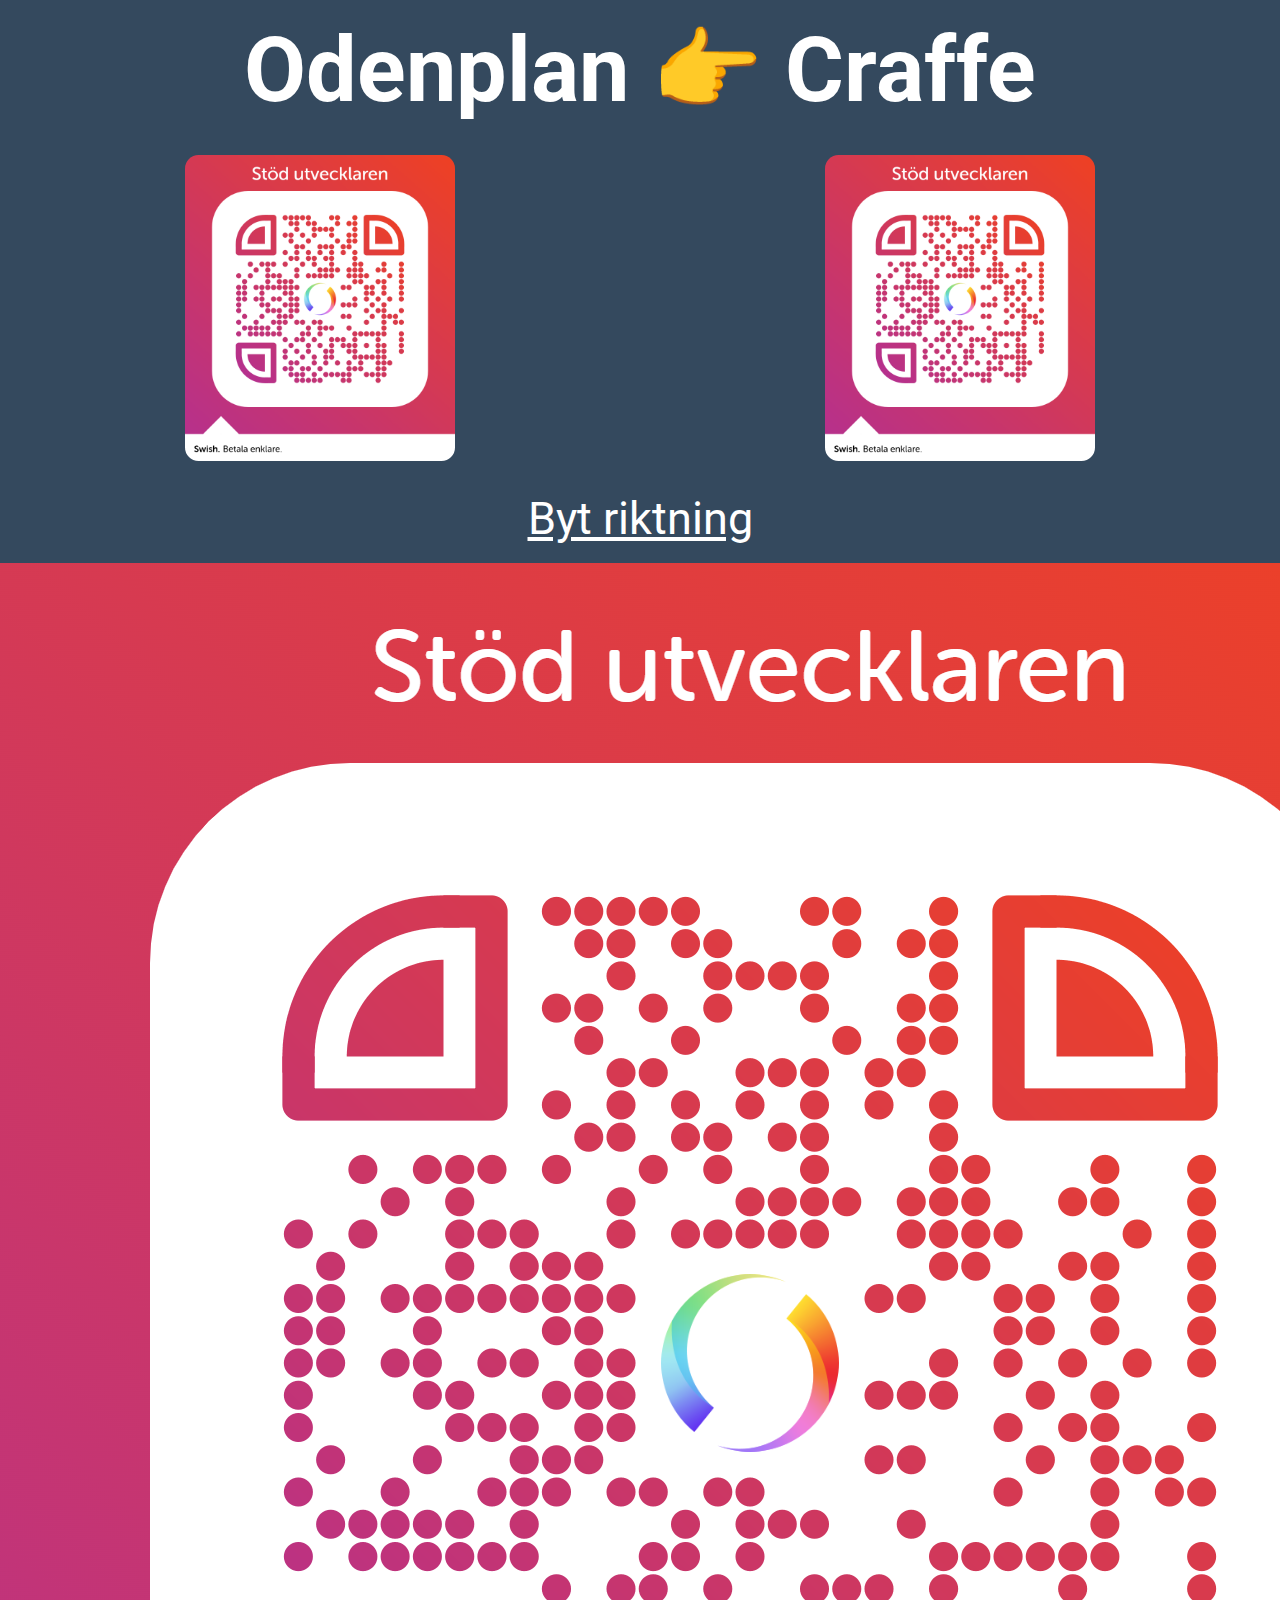
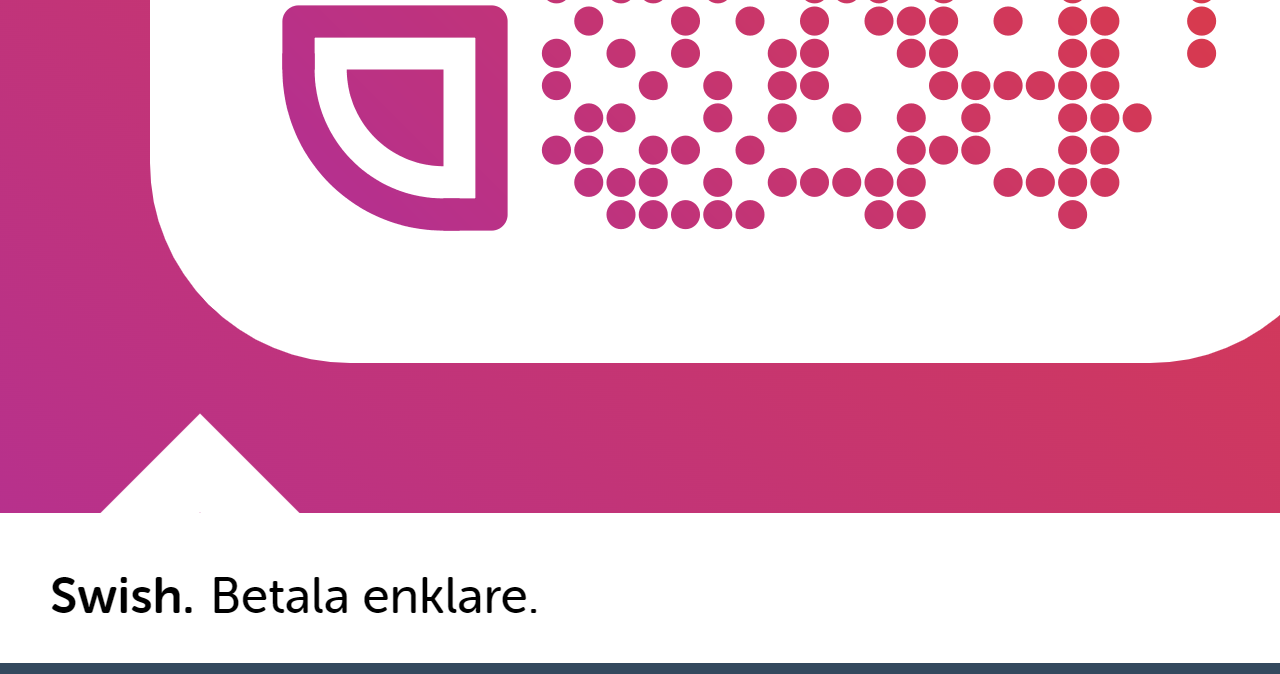
==== index2.html @ 55c2f0c4 "tweaks" ====
<!DOCTYPE html>
<html lang="en">
<head>
    <meta charset="UTF-8">
    <meta http-equiv="X-UA-Compatible" content="IE=edge">
    <meta name="viewport" content="width=device-width, initial-scale=1.0">
    <link rel="stylesheet" href="style.css">
    <script src="moment-with-locales.min.js" defer></script>
    <script src="app.js" defer></script>
    <title>Bussar från Odenplan</title>
</head>
<body onload="getDepartures(1); setInterval('getDepartures(1)', 25000 )">
    <h1>Odenplan 👉 Craffe</h1>
    <div id="main">
        <img class="image" src="qr.png" alt="">
        <div id="center">

        </div>
        <img class="image" src="qr.png" alt="">
    </div>
    <p id="link">
        <a href="index.html">Byt riktning</a>
    </p>
    <img class="bottomImage" src="qr.png" alt="">
</body>
</html>
---- style.css ----
@import url('https://fonts.googleapis.com/css2?family=Roboto:wght@400;700&display=swap');

* {
    padding: 0;
    margin: 0;
}

body {
    background-color: #34495E;
    font-family: 'Roboto', sans-serif;
    font-size: 5vh;
    color: white;
}

h1 {
    text-align: center;
    margin: 0.2em 0;
}

#center {
    width: fit-content;
}

#main {
    display: flex;
    align-items: center;
    justify-content: space-evenly;
}

.image {
    width: 30vh;
    height: 34vh;
    border-radius: 0.3em;
    margin: 0.3em;
}

.departure {
    background-color: #283747;
    display: flex;
    align-items: center;
    margin: 0.4em;
    padding: 0.4em;
    border-radius: 0.6em;
}

.line {
    display: inline-block;
    padding: 0.2em 0.4em;
    border-radius: 0.3em;
    font-weight: 700;
    background-color: red;
}

.time {
    font-size: 1.2em;
    margin-left: 0.4em;
}

#link {
    text-align: center;
    margin: 0.4em 0;
}

a {
    color: white;
}

a:hover {
    color: gray;
}
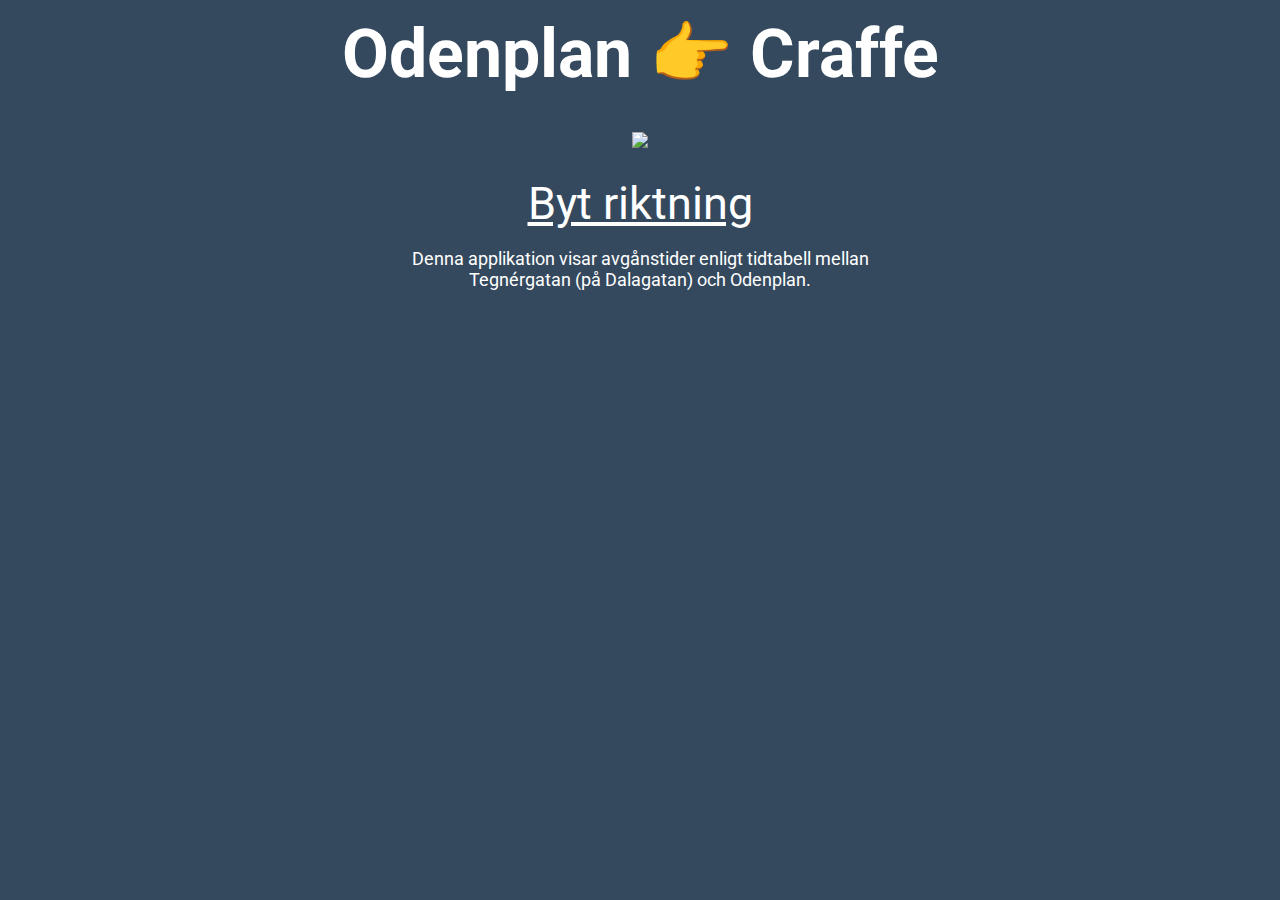
==== commit be2d3607: "minor changes" ====
--- a/index2.html
+++ b/index2.html
@@ -12,15 +12,13 @@
 <body onload="getDepartures(1); setInterval('getDepartures(1)', 25000 )">
     <h1>Odenplan 👉 Craffe</h1>
     <div id="main">
-        <img class="image" src="qr.png" alt="">
         <div id="center">
 
         </div>
-        <img class="image" src="qr.png" alt="">
     </div>
     <p id="link">
         <a href="index.html">Byt riktning</a>
     </p>
-    <img class="bottomImage" src="qr.png" alt="">
+    <p id="bottom">Denna applikation visar avgånstider enligt tidtabell mellan Tegnérgatan (på Dalagatan) och Odenplan.</p>
 </body>
 </html>--- a/style.css
+++ b/style.css
@@ -14,7 +14,8 @@
 
 h1 {
     text-align: center;
-    margin: 0.2em 0;
+    margin: 0.2em;
+    font-size: 1.5em;
 }
 
 #center {
@@ -25,13 +26,6 @@
     display: flex;
     align-items: center;
     justify-content: space-evenly;
-}
-
-.image {
-    width: 30vh;
-    height: 34vh;
-    border-radius: 0.3em;
-    margin: 0.3em;
 }
 
 .departure {
@@ -45,14 +39,13 @@
 
 .line {
     display: inline-block;
-    padding: 0.2em 0.4em;
+    padding: 0.1em 0.3em;
     border-radius: 0.3em;
     font-weight: 700;
     background-color: red;
 }
 
 .time {
-    font-size: 1.2em;
     margin-left: 0.4em;
 }
 
@@ -67,4 +60,16 @@
 
 a:hover {
     color: gray;
+}
+
+img#loading {
+    width: 5rem;
+}
+
+#bottom {
+    font-size: 0.4em;
+    max-width: 50ch;
+    margin: auto;
+    text-align: center;
+    margin-bottom: 1rem;
 }